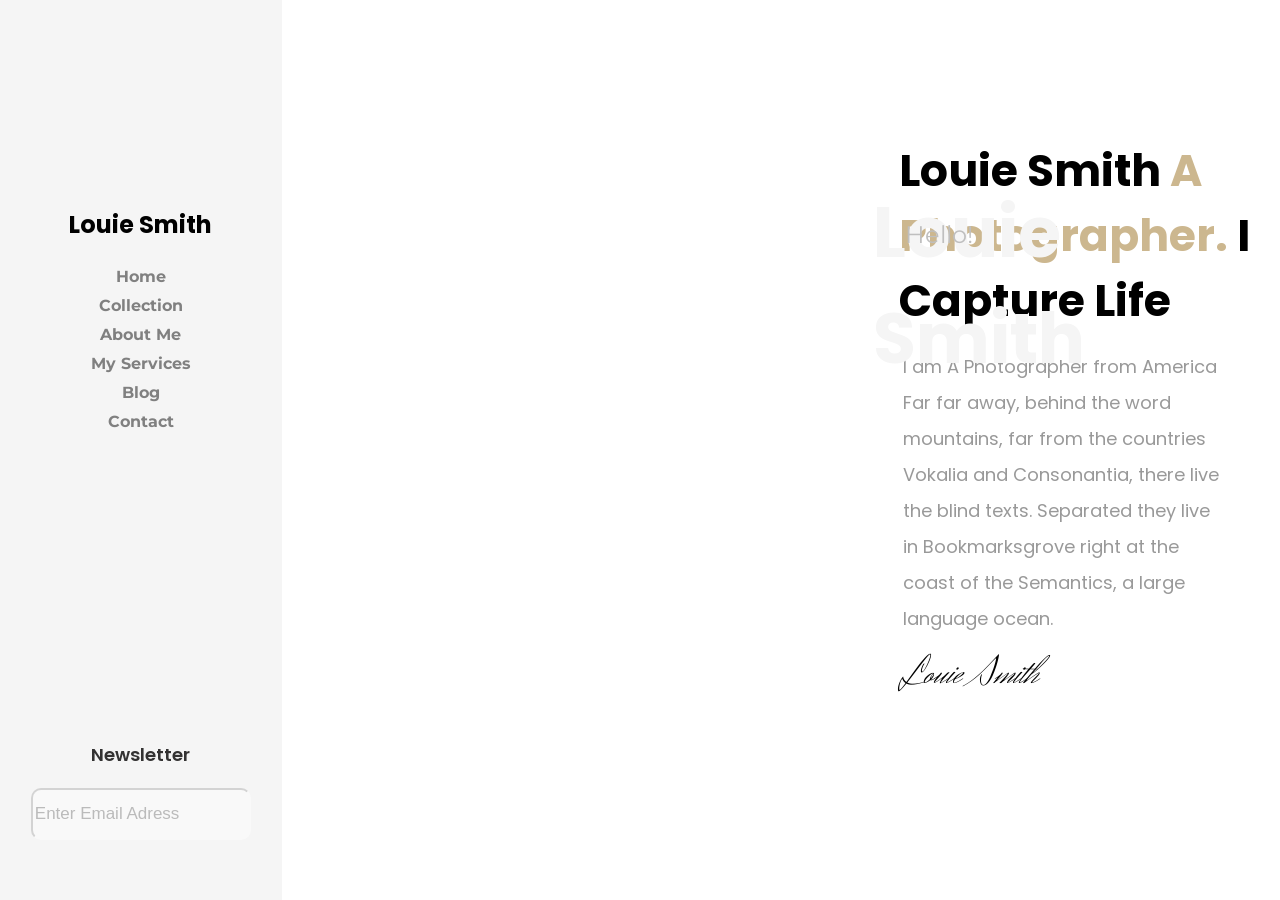
==== index.html @ e2108fed "Add files via upload" ====
<!DOCTYPE html>
<html lang="en">
<head>
    <meta charset="UTF-8">
    <meta name="viewport" content="width=device-width, initial-scale=1.0">
    <link rel="stylesheet" href="style.css">
    <link rel="preconnect" href="https://fonts.googleapis.com">
    <link rel="preconnect" href="https://fonts.gstatic.com" crossorigin>
    <link rel="preconnect" href="https://fonts.googleapis.com">
    <link rel="preconnect" href="https://fonts.gstatic.com" crossorigin>
    <link
        href="https://fonts.googleapis.com/css2?family=Herr+Von+Muellerhoff&family=Montserrat:ital,wght@0,100..900;1,100..900&family=Poppins:ital,wght@0,100;0,200;0,300;0,400;0,500;0,600;0,700;0,800;0,900;1,100;1,200;1,300;1,400;1,500;1,600;1,700;1,800;1,900&display=swap"
        rel="stylesheet">
    <title>Document</title>
</head>

<body>
<main>
    <div id="menu">
        <div id="menino_bola"></div>

        <div id="Louie">
            <h1>Louie Smith</h1>
        </div>

        <div>
            <ul id="abas">
                <li id="derivado"> <a href="index.html">Home</a> </li>
                <li id="derivado"> <a href="Collection">Collection</a> </li>
                <li id="derivado"> <a href="About Me">About Me</a> </li>
                <li id="derivado"> <a href="My Services">My Services</a> </li>
                <li id="derivado"> <a href="Blog">Blog</a> </li>
                <li id="derivado"> <a href="Contact">Contact</a> </li>
            </ul>
        </div>

        <div id="texto1">
            Newsletter
        </div>

        <div id="input">
            <input type="text" placeholder="Enter Email Adress">
        </div>

        <div id="seta">
            <img src="seta.jpg" alt="">
        </div>
    </div>

    <div id="principal">
        <div id="foto"></div>

        <div id="tela2">

            <div id="desaparecido">
                Louie Smith
            </div>

            <div id="hello">
                Hello!
            </div>

            <div id="arthurpimenta">
               <div id="inicio">
                    <h1>Louie Smith <span id="cor">A Photographer.</span> I Capture Life</h1>
                </div>

                <div id="palavras">
                    <p>I am A Photographer from America Far far away, behind the word mountains, 
                    far from the countries Vokalia and Consonantia, there live the blind texts. 
                    Separated they live in Bookmarksgrove right at the coast of the Semantics, 
                    a large language ocean.</p>
                </div>

                <div id="Assinatura">
                    <p>Louie Smith<p>
                </div>
            </div>
        </div>

    </div>
</main>

</body>

</html>
---- style.css ----
*{
    box-sizing: border-box;
    margin: 0;
}

#menu{
    position: fixed;
    width: 22%;
    background-color: whitesmoke;
    height: 100vh;
    display: flex;
    flex-direction: column;
    align-items: center;
    padding-top: 40px;
}

main{
    height: 100vh;
    width: 100%;
}

#menino_bola{
        background-image: url(author.jpg);
        border-radius: 100%;
        width: 160px;
        height: 160px;
        background-position-x: center;
        background-position-y: 30%;
        background-size: 100%;
}

#Louie{
    font-family: "Poppins", sans-serif;
    font-size: 12px;
    padding-top: 7px;
    padding-bottom: 25px;
}

#abas{
    list-style: none;
    text-align: center;
}

#derivado{
    font-family: "Montserrat", sans-serif;
    padding-right: 40px;
    padding-bottom: 10px;
    font-weight: 700;
    a{
        text-decoration: none;
        color: grey
    }
}

a:hover{
    transition: 0.2s;
    color:black;
    text-decoration: underline;
}

#texto1{
    position: relative;
    bottom: 0;
    font-family: "Poppins", sans-serif;
    font-size: 18px;
    font-weight: 600;
    color: rgb(51, 50, 50);
    bottom: -300px;
}

div input{
    border-radius: 10px;
    border-color: white;
    font-size: 17px;
    opacity: 45%;
    position: relative;
    bottom: -320px;
    height: 200%;
    color: grey;
}

#seta img{
    width: 9%;
    opacity: 40%;
    position: relative;
    bottom: -300px;
    left: 190px;
}

#principal{
    margin-left: 22%;
    right: 0;
    height: 100vh;
    width: 78%;
    background-color: rgb(255, 255, 255) ;
    display: flex;
}

#foto{
    background-image: url(author.jpg);
    width: 740px;
    height: 100vh;
    background-position-x: center;
    background-position-y: 35%;
    background-size: 100%;
    background-repeat: no-repeat;
}

#tela2{
    width: 51%;
    height: 100vh;
}

#desaparecido{
    color: whitesmoke;
    font-family: "Poppins", sans-serif;
    font-size: 70px;
    font-weight: 700;
    position: absolute;
    top: 20%;
}

#hello{
    position: absolute;
    top: 220px;
    color: #bfbfbf;
    font-family: "Montserrat", sans-serif;
    font-size: 24px;
    margin-left: 2.5%;
}

#arthurpimenta{
    margin-top: 34%;
    margin-left: 6.5%;
    display: flex;
    flex-direction: column;
}

#cor{
    color: #ccb78f;
}

#palavras{
    color: #999999;
    font-family: "Poppins", sans-serif;
    height: 30%;
    width: 85%;
    margin-left: 1%;
    font-size: 18px;
    line-height: 2;
    margin-top: 4%;
}

#inicio{
    font-family: "Poppins", sans-serif;
    font-size: 22px;
    font-weight: 700; 
}

#Assinatura{
    font-family: "Herr Von Muellerhoff", cursive;
    font-size: 40px;
    margin-top: 2.5%;
}

#cabecalho{
    background-color: #ccb78f;
    margin-left: 22%;
    width: 78%;
    height: 22vh;
}

#cabecalho_texto_divzinha{
    height: 22vh;
    width: 58%;
    background-color: #ccb78f;
    margin-left: 24%;
}

#cabecalho_texto_divdivzinha{
    display: flex;
    flex-direction: row;
    p:first-child{
        font-size: 13px;
        font-family: "Montserrat", sans-serif;
        margin-top: 8%;
        margin-right: 5%;
        a{
            color: black;
        }
    }
    p:last-child{
        margin-top: 8%;
        font-size: 13px;
        font-family: "Montserrat", sans-serif;
        a{
            color: black;
        }
    }
}
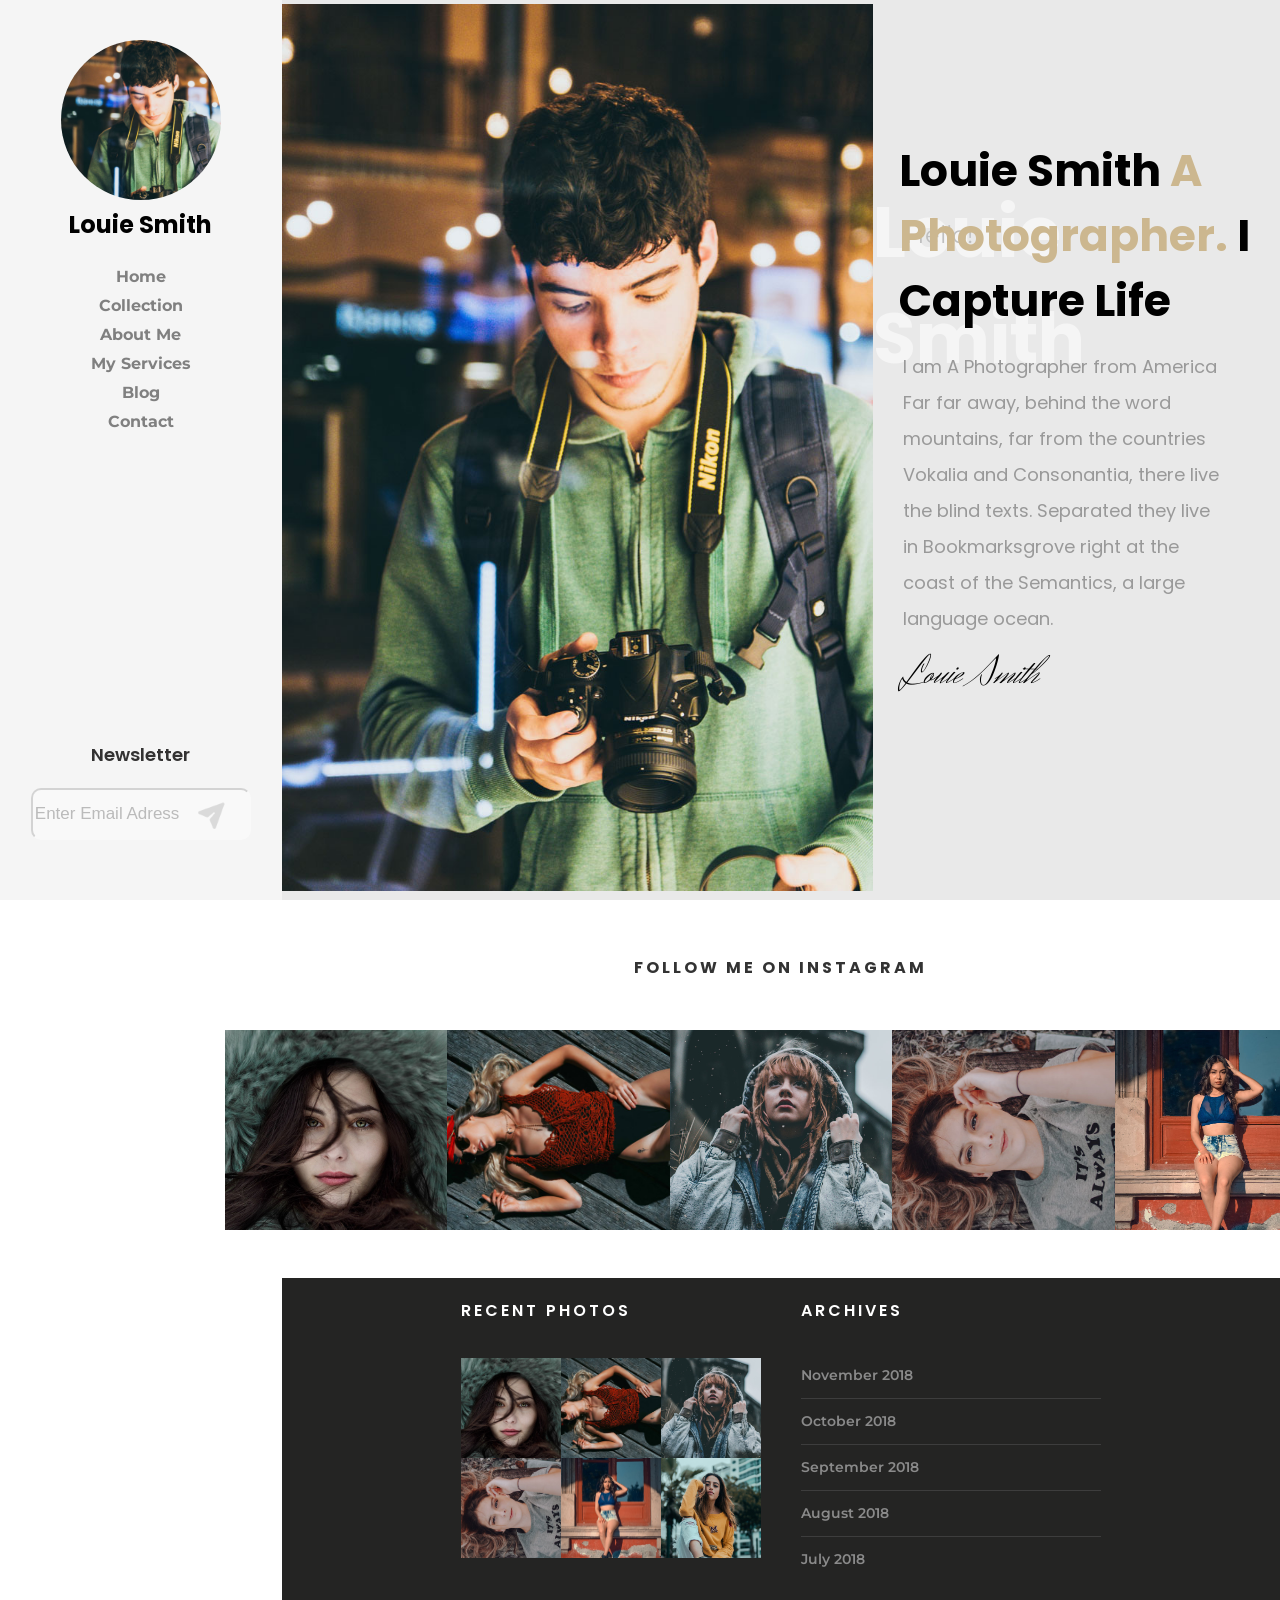
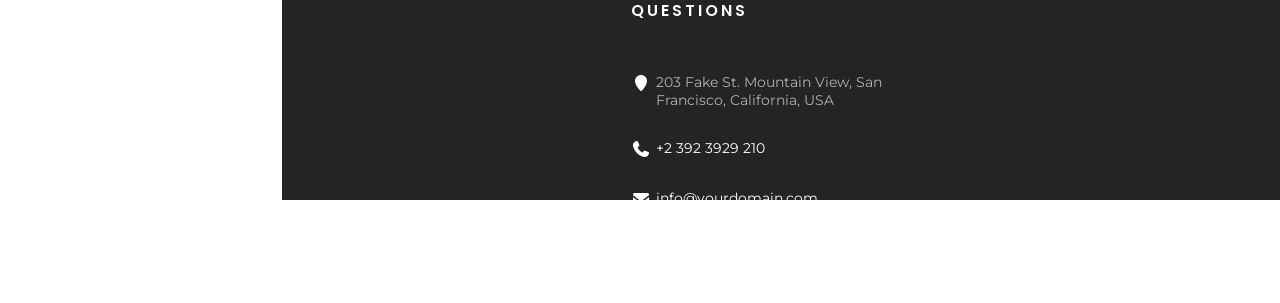
==== commit b46821d7: "Add files via upload" ====
--- a/index.html
+++ b/index.html
@@ -1,5 +1,6 @@
 <!DOCTYPE html>
 <html lang="en">
+
 <head>
     <meta charset="UTF-8">
     <meta name="viewport" content="width=device-width, initial-scale=1.0">
@@ -15,70 +16,139 @@
 </head>
 
 <body>
-<main>
-    <div id="menu">
-        <div id="menino_bola"></div>
+    <main>
+        <div id="menu">
+            <div id="menino_bola"></div>
 
-        <div id="Louie">
-            <h1>Louie Smith</h1>
-        </div>
-
-        <div>
-            <ul id="abas">
-                <li id="derivado"> <a href="index.html">Home</a> </li>
-                <li id="derivado"> <a href="Collection">Collection</a> </li>
-                <li id="derivado"> <a href="About Me">About Me</a> </li>
-                <li id="derivado"> <a href="My Services">My Services</a> </li>
-                <li id="derivado"> <a href="Blog">Blog</a> </li>
-                <li id="derivado"> <a href="Contact">Contact</a> </li>
-            </ul>
-        </div>
-
-        <div id="texto1">
-            Newsletter
-        </div>
-
-        <div id="input">
-            <input type="text" placeholder="Enter Email Adress">
-        </div>
-
-        <div id="seta">
-            <img src="seta.jpg" alt="">
-        </div>
-    </div>
-
-    <div id="principal">
-        <div id="foto"></div>
-
-        <div id="tela2">
-
-            <div id="desaparecido">
-                Louie Smith
+            <div id="Louie">
+                <h1>Louie Smith</h1>
             </div>
 
-            <div id="hello">
-                Hello!
+            <div>
+                <ul id="abas">
+                    <li id="derivado"> <a href="index.html">Home</a> </li>
+                    <li id="derivado"> <a href="Collection">Collection</a> </li>
+                    <li id="derivado"> <a href="About Me">About Me</a> </li>
+                    <li id="derivado"> <a href="My Services">My Services</a> </li>
+                    <li id="derivado"> <a href="Blog">Blog</a> </li>
+                    <li id="derivado"> <a href="Contact">Contact</a> </li>
+                </ul>
             </div>
 
-            <div id="arthurpimenta">
-               <div id="inicio">
-                    <h1>Louie Smith <span id="cor">A Photographer.</span> I Capture Life</h1>
-                </div>
+            <div id="texto1">
+                Newsletter
+            </div>
 
-                <div id="palavras">
-                    <p>I am A Photographer from America Far far away, behind the word mountains, 
-                    far from the countries Vokalia and Consonantia, there live the blind texts. 
-                    Separated they live in Bookmarksgrove right at the coast of the Semantics, 
-                    a large language ocean.</p>
-                </div>
+            <div id="input">
+                <input type="text" placeholder="Enter Email Adress">
+            </div>
 
-                <div id="Assinatura">
-                    <p>Louie Smith<p>
-                </div>
+            <div id="seta">
+                <img src="seta.jpg" alt="">
             </div>
         </div>
 
-    </div>
+        <div id="principal">
+            <div id="foto"></div>
+
+            <div id="tela2">
+
+                <div id="desaparecido">
+                    Louie Smith
+                </div>
+
+                <div id="hello">
+                    Hello!
+                </div>
+
+                <div id="arthurpimenta">
+                    <div id="inicio">
+                        <h1>Louie Smith <span id="cor">A Photographer.</span> I Capture Life</h1>
+                    </div>
+
+                    <div id="palavras">
+                        <p>I am A Photographer from America Far far away, behind the word mountains,
+                            far from the countries Vokalia and Consonantia, there live the blind texts.
+                            Separated they live in Bookmarksgrove right at the coast of the Semantics,
+                            a large language ocean.</p>
+                    </div>
+
+                    <div id="Assinatura">
+                        <p>Louie Smith
+                        <p>
+                    </div>
+                </div>
+            </div>
+
+        </div>
+
+        <div id="sec03">
+            <div class="followhim">
+                <div>
+                    <p class="followme">FOLLOW ME ON INSTAGRAM</p>
+                </div>
+                <div class="fotografias">
+                    <div class="foto1"><img class="insta" src="imgs/instagram-brands-solid-full (1).svg" alt=""></div>
+                    <div class="foto2"><img class="insta" src="imgs/instagram-brands-solid-full (1).svg" alt=""></div>
+                    <div class="foto3"><img class="insta" src="imgs/instagram-brands-solid-full (1).svg" alt=""></div>
+                    <div class="foto4"><img class="insta" src="imgs/instagram-brands-solid-full (1).svg" alt=""></div>
+                    <div class="foto5"><img class="insta" src="imgs/instagram-brands-solid-full (1).svg" alt=""></div>
+                </div>
+            </div>
+
+            <div class="footer">
+                <div class="recentphotos">
+                    <p>RECENT PHOTOS</p>
+                    <div class="flexphotos">
+                        <div class="foto1"></div>
+                        <div class="foto2"></div>
+                        <div class="foto3"></div>
+                        <div class="foto4"></div>
+                        <div class="foto5"></div>
+                        <div class="foto6"></div>
+                    </div>
+                </div>
+                <div class="archives">
+                    <p>ARCHIVES</p>
+                    <div>
+                        <ul>
+                            <li>November 2018</li>
+                            <li>
+                                <hr>
+                            </li>
+                            <li>October 2018</li>
+                            <li>
+                                <hr>
+                            </li>
+                            <li>September 2018</li>
+                            <li>
+                                <hr>
+                            </li>
+                            <li>August 2018</li>
+                            <li>
+                                <hr>
+                            </li>
+                            <li>July 2018</li>
+                        </ul>
+                    </div>
+                </div>
+                <div class="questions">
+                    <p>QUESTIONS</p>
+                    <div>
+                    <h2><img src="location-pin-solid.png"> 203 Fake St. Mountain View, San <br> Francisco, California, USA</p>
+                    <h3><img src="phone-solid.png"> +2 392 3929 210</p>
+                    <h3><img src="envelope-solid.png"> info@yourdomain.com</p>
+                    </div>
+                </div>
+                <p>Copyright ©2026 All rights reserved | This template is made with by Colorlib</p>
+            </div>
+
+        </div>
+
+</body>
+
+</html>
+
 </main>
 
 </body>
--- a/style.css
+++ b/style.css
@@ -83,8 +83,10 @@
     width: 9%;
     opacity: 40%;
     position: relative;
-    bottom: -300px;
-    left: 190px;
+    bottom: -307px;
+    left: 70px;
+    height: 30px;
+    width: 30px;
 }
 
 #principal{
@@ -92,7 +94,7 @@
     right: 0;
     height: 100vh;
     width: 78%;
-    background-color: rgb(255, 255, 255) ;
+    background-color: rgb(233, 233, 233) ;
     display: flex;
 }
 
@@ -118,6 +120,7 @@
     font-weight: 700;
     position: absolute;
     top: 20%;
+    z-index: 0;
 }
 
 #hello{
@@ -149,12 +152,14 @@
     font-size: 18px;
     line-height: 2;
     margin-top: 4%;
+    z-index: 100;
 }
 
 #inicio{
     font-family: "Poppins", sans-serif;
     font-size: 22px;
     font-weight: 700; 
+    z-index: 100;
 }
 
 #Assinatura{
@@ -198,3 +203,303 @@
         }
     }
 }
+
+#sec02 {
+    position: absolute;
+    right: 0;
+    background-color: transparent;
+    width: 78%;
+    height: 100vh;
+    display: flex;
+    flex-wrap: wrap;
+}
+
+
+.carrosel {
+    background-image: url(author-2.jpg);
+    height: 100vh;
+    width: 49.4%;
+    background-size: cover;
+    object-fit: cover;
+    background-position: center;
+}
+
+.textpart {
+    background-color: #FFFFFF;
+    height: 100vh;
+    width: 50.6%;
+}
+
+.bgtext {
+    position: absolute;
+    top: 210px;
+    letter-spacing: 1px;
+    font-family: "Poppins", sans-serif;
+    font-size: 70px;
+    font-weight: 650;
+    color: #EDEDED;
+}
+
+.iam {
+    position: absolute;
+    top: 230px;
+    font-size: 24px;
+    margin-left: 48px;
+    font-family: "Montserrat", sans-serif;
+    font-weight: 400;
+    color: #bfbfbf;
+}
+
+.aphotographer {
+    position: absolute;
+    top: 280px;
+    margin-left: 48px;
+    letter-spacing: 1px;
+    font-family: "Poppins", sans-serif;
+    font-size: 40px;
+    font-weight: 650;
+}
+
+.aphotographer span {
+    color: #CCB78F;
+}
+
+.desc {
+    position: absolute;
+    top: 422px;
+    font-size: 18px;
+    margin-left: 48px;
+    font-family: "Montserrat", sans-serif;
+    font-weight: 500;
+    color: #999999;
+    width: 650px;
+    line-height: 32px;
+}
+
+.signature {
+    font-family: "Herr Von Muellerhoff", cursive;
+    position: absolute;
+    top: 590px;
+    font-size: 40px;
+    margin-left: 48px;
+    font-weight: 500;
+    width: 650px;
+    line-height: 32px;
+    color: #000000CC;
+}
+
+.socialicon img {
+    width: 35px;
+    height: 35px;
+}
+
+.textpart ul {
+    list-style: none;
+    display: flex;
+    position: absolute;
+    top: 660px;
+}
+
+.primeiroli {
+    margin-left: 10px;
+}
+
+.textpart ul li {
+    margin-left: 25px;
+}
+
+/* SECTION 3 */
+
+#sec03 {
+    position: absolute;
+    top: 100vh;
+    right: 0;
+    background-color: rgb(255, 255, 255);
+    width: 78%;
+    height: 100vh;
+    display: flex;
+    flex-wrap: wrap;
+    display: flex;
+    justify-content: center;
+}
+
+.footer {
+    position: absolute;
+    bottom: 0;
+    right: 0;
+    background-color: #242423;
+    width: 100%;
+    height: 58%;
+    display: flex;
+    flex-wrap: wrap;
+    align-items: center;
+    justify-content: center;
+}
+
+.footer > div {
+    background-color: transparent;
+    height: 260px;
+    width: 300px;
+    margin: 20px;
+}
+
+.footer p {
+    letter-spacing: 3px;
+    font-weight: 600;
+    font-family: "Poppins", sans-serif;
+    font-size: 16;
+    color: white;
+}
+
+.followhim {
+    display: flex;
+    flex-direction: column;
+    align-items: center;
+}
+
+.followme {
+    padding-top: 55px;
+    letter-spacing: 3px;
+    font-family: "Poppins", sans-serif;
+    font-size: 16;
+    font-weight: 650;
+    color: #000000CC;
+}
+
+.fotografias {
+    height: 300px;
+        background-color: transparent;
+        display: flex;
+        align-items: center;
+}
+
+
+.insta {
+    opacity: 0;
+    filter: invert();
+    height: 50px;
+    z-index: 100;
+    transition: all 0.2s ease-in-out;
+}
+
+.fotografias div:hover .insta {
+    opacity: 1;
+}
+
+.fotografias div {
+    display: flex;
+    align-items: center;
+    justify-content: center;
+    height: 200px;
+    width: 222.5px;
+    background-size: cover;
+    object-fit: cover;
+    background-position: center;
+    transition: all 0.2s ease-in-out;
+}
+
+.fotografias div:hover {
+    filter: brightness(0.7);
+}
+
+.recentphotos {
+    flex-direction: column;
+    display: flex;
+    flex-wrap: wrap;
+}
+
+.flexphotos {
+    margin-top: 35px;
+    width: 300px;
+    height: 200px;
+    display: flex;
+    flex-wrap: wrap;
+}
+
+.flexphotos > div {
+    width: 100px;
+    height: 100px;
+    background-size: cover;
+    object-fit: cover;
+    background-position: center;
+}
+
+.foto1 {
+    background-image: url(image_1.jpg);
+}
+
+.foto2 {
+    background-image: url(image_2.jpg);
+}
+
+.foto3 {
+    background-image: url(image_3.jpg);
+}
+
+.foto4 {
+    background-image: url(image_4.jpg);
+}
+
+.foto5 {
+    background-image: url(image_5.jpg);
+}
+
+.foto5 {
+    background-image: url(image_5.jpg);
+}
+
+.foto6 {
+    background-image: url(image_6.jpg);
+}
+
+.archives ul {
+    list-style: none;
+    margin-top: 40px;
+    padding-left: 0px;
+    font-family: "Montserrat", sans-serif;
+    font-weight: 600;
+    line-height: 25px;
+    color: rgb(138, 138, 138);
+    font-size: 14px;
+}
+
+.archives li {
+    margin-top: 10px;
+    margin-bottom: 10px;
+}
+
+.archives hr {
+    border: 0;
+    height: 1px;
+    background-color: #3d3d3d ;
+}
+
+.questions h2 {
+    display: flex;
+    margin-bottom: 30px;
+    font-family: "Montserrat", sans-serif;
+    font-size: 14px;
+    font-weight: 400;
+    letter-spacing: 0px;
+    color: #b1b1b1;
+}
+
+.questions h3 {
+    display: flex;
+    margin-bottom: 30px;
+    font-family: "Montserrat", sans-serif;
+    font-size: 14px;
+    font-weight: 400;
+    letter-spacing: 0px;
+    color: #ffffff;
+}
+
+.questions img {
+    height: 20px;
+    width: 20px;
+    margin-right: 5px;
+}
+
+.questions div {
+    margin-top: 50px;
+}
